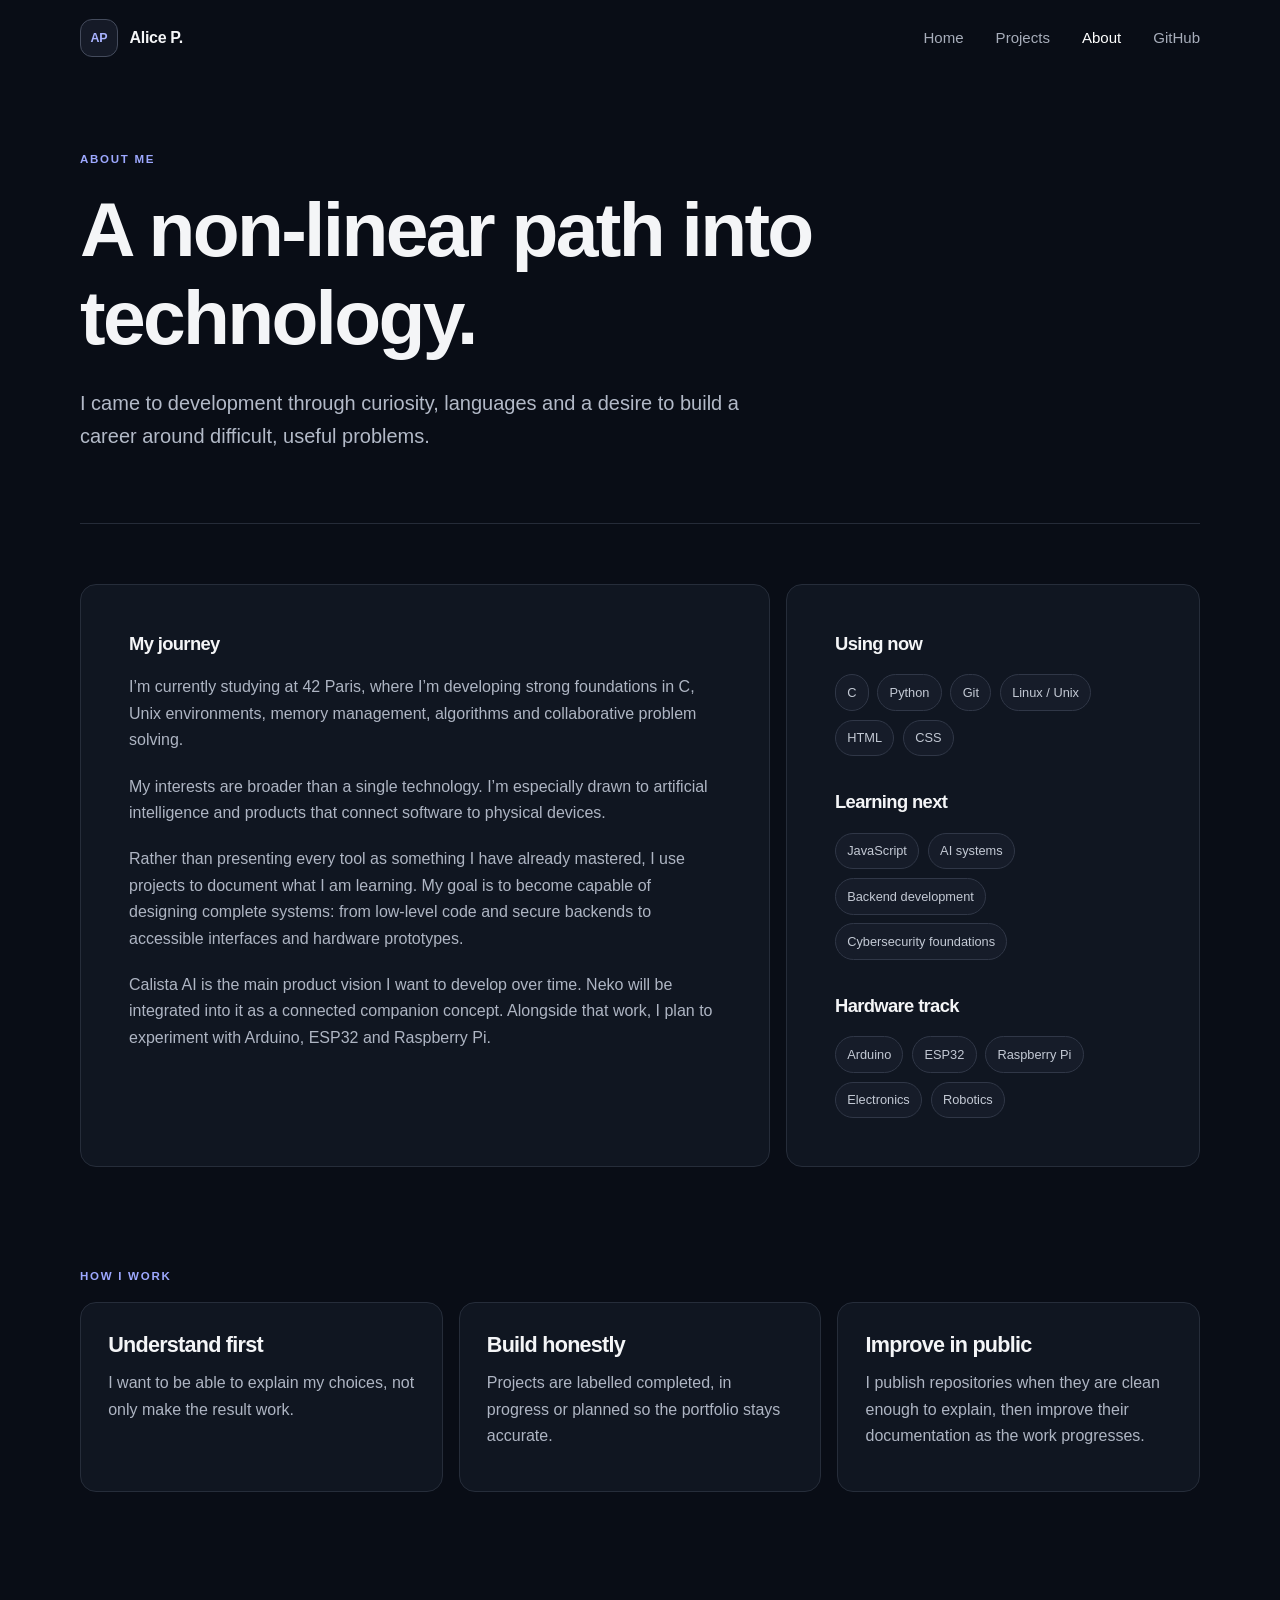
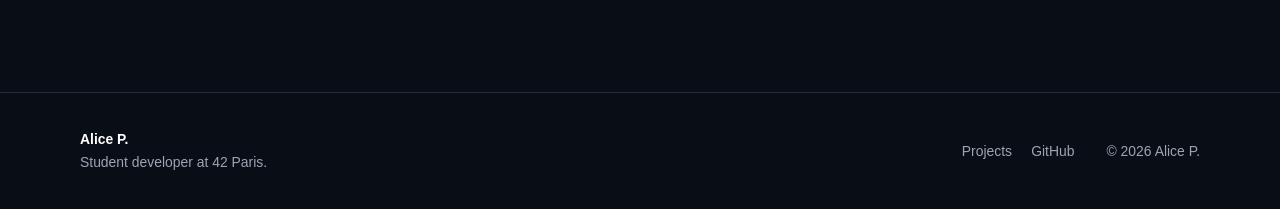
==== about.html @ 29abd54d "add secu, delete old files, new added" ====
<!doctype html>
<html lang="en">
<head>
  <meta charset="utf-8"><meta name="viewport" content="width=device-width, initial-scale=1">
  <meta name="description" content="About Alice P., a student developer at 42 Paris interested in software engineering, embedded systems and AI.">
  <meta name="referrer" content="strict-origin-when-cross-origin"><meta name="color-scheme" content="dark">
  <title>About | Alice P.</title><link rel="stylesheet" href="style.css"><script src="script.js" defer></script>
</head>
<body>
<a class="skip-link" href="#main-content">Skip to content</a>
<header class="site-header"><nav class="container nav" aria-label="Main navigation"><a class="logo" href="index.html"><span class="logo-mark" aria-hidden="true">AP</span><span>Alice P.</span></a><ul class="nav-links"><li><a href="index.html">Home</a></li><li><a href="projects.html">Projects</a></li><li><a href="about.html">About</a></li><li><a href="https://github.com/Alcije" target="_blank" rel="noopener noreferrer">GitHub</a></li></ul><button class="menu-button" type="button" aria-label="Open navigation" aria-expanded="false" aria-controls="mobile-navigation"><span></span><span></span><span></span></button></nav><nav class="mobile-nav" id="mobile-navigation" aria-label="Mobile navigation" hidden><a href="index.html">Home</a><a href="projects.html">Projects</a><a href="about.html">About</a><a href="https://github.com/Alcije" target="_blank" rel="noopener noreferrer">GitHub</a></nav></header>
<main id="main-content" class="container page-main">
  <header class="page-heading reveal"><p class="eyebrow">About me</p><h1>A non-linear path into technology.</h1><p>I came to development through curiosity, languages and a desire to build a career around difficult, useful problems.</p></header>
  <section class="about-layout">
    <article class="story reveal">
      <h2>My journey</h2>
      <p>I’m currently studying at 42 Paris, where I’m developing strong foundations in C, Unix environments, memory management, algorithms and collaborative problem solving.</p>
      <p>My interests are broader than a single technology. I’m especially drawn to artificial intelligence and products that connect software to physical devices.</p>
      <p>Rather than presenting every tool as something I have already mastered, I use projects to document what I am learning. My goal is to become capable of designing complete systems: from low-level code and secure backends to accessible interfaces and hardware prototypes.</p>
      <p>Calista AI is the main product vision I want to develop over time. Neko will be integrated into it as a connected companion concept. Alongside that work, I plan to experiment with Arduino, ESP32 and Raspberry Pi.</p>
    </article>
    <aside class="learning-panel reveal">
      <div class="skill-group"><h2>Using now</h2><div class="tag-list"><span>C</span><span>Python</span><span>Git</span><span>Linux / Unix</span><span>HTML</span><span>CSS</span></div></div>
      <div class="skill-group"><h2>Learning next</h2><div class="tag-list"><span>JavaScript</span><span>AI systems</span><span>Backend development</span><span>Cybersecurity foundations</span></div></div>
      <div class="skill-group"><h2>Hardware track</h2><div class="tag-list"><span>Arduino</span><span>ESP32</span><span>Raspberry Pi</span><span>Electronics</span><span>Robotics</span></div></div>
    </aside>
  </section>
  <section class="container section values-section reveal"><p class="eyebrow">How I work</p><div class="three-column"><article class="info-card"><h3>Understand first</h3><p>I want to be able to explain my choices, not only make the result work.</p></article><article class="info-card"><h3>Build honestly</h3><p>Projects are labelled completed, in progress or planned so the portfolio stays accurate.</p></article><article class="info-card"><h3>Improve in public</h3><p>I publish repositories when they are clean enough to explain, then improve their documentation as the work progresses.</p></article></div></section>
</main>
<footer><div class="container footer-inner"><div><strong>Alice P.</strong><p>Student developer at 42 Paris.</p></div><div class="footer-links"><a href="projects.html">Projects</a><a href="https://github.com/Alcije" target="_blank" rel="noopener noreferrer">GitHub</a></div><p>© <span data-year>2026</span> Alice P.</p></div></footer>
</body></html>
---- style.css ----
*,*::before,*::after{box-sizing:border-box}*{margin:0}html{scroll-behavior:smooth}body{min-height:100vh;background:#090d16;color:#f4f5f7;font-family:Inter,ui-sans-serif,-apple-system,BlinkMacSystemFont,"Segoe UI",sans-serif;line-height:1.65;-webkit-font-smoothing:antialiased}a{color:inherit;text-decoration:none}ul{padding:0;list-style:none}button{font:inherit}strong,h1,h2,h3{line-height:1.15}h1,h2,h3{letter-spacing:-.035em}.container{width:min(1120px,calc(100% - 2.5rem));margin-inline:auto}.skip-link{position:fixed;left:1rem;top:1rem;z-index:999;transform:translateY(-160%);padding:.75rem 1rem;border-radius:.6rem;background:#fff;color:#090d16}.skip-link:focus{transform:none}.site-header{position:fixed;inset:0 0 auto;z-index:100;border-bottom:1px solid transparent;transition:background-color .25s,border-color .25s}.site-header.scrolled{background:rgba(9,13,22,.9);border-color:#252b38;backdrop-filter:blur(16px)}.nav{height:76px;display:flex;align-items:center;justify-content:space-between}.logo{display:flex;align-items:center;gap:.75rem;font-weight:750;letter-spacing:-.02em}.logo-mark{display:grid;place-items:center;width:2.35rem;height:2.35rem;border:1px solid #444b5c;border-radius:.75rem;background:#151a27;color:#a9b3ff;font-size:.78rem}.nav-links{display:flex;gap:2rem}.nav-links a,.mobile-nav a{color:#a7adba;font-size:.94rem;transition:color .2s}.nav-links a:hover,.nav-links a[aria-current="page"],.mobile-nav a:hover,.mobile-nav a[aria-current="page"]{color:#fff}.menu-button{display:none;width:2.75rem;height:2.75rem;border:0;border-radius:.7rem;background:#151a27;color:#fff;align-items:center;justify-content:center;flex-direction:column;gap:5px}.menu-button span{width:19px;height:2px;background:currentColor;border-radius:99px;transition:transform .2s,opacity .2s}.menu-button.open span:first-child{transform:translateY(7px) rotate(45deg)}.menu-button.open span:nth-child(2){opacity:0}.menu-button.open span:last-child{transform:translateY(-7px) rotate(-45deg)}.mobile-nav{position:fixed;inset:76px 0 auto;padding:1rem 1.25rem 1.4rem;background:#0d121d;border-bottom:1px solid #252b38}.mobile-nav a{display:block;padding:.85rem;border-radius:.7rem}.mobile-nav a:hover{background:#161c29}.hero{min-height:720px;padding-top:150px;padding-bottom:90px;display:grid;grid-template-columns:1.25fr .75fr;gap:5rem;align-items:center}.eyebrow{text-transform:uppercase;letter-spacing:.15em;font-size:.72rem;font-weight:800;color:#9da8ff;margin-bottom:1rem}.hero h1,.page-heading h1{font-size:clamp(3rem,7vw,6.2rem);max-width:900px}.hero-text,.page-heading>p:last-child{max-width:700px;margin-top:1.6rem;color:#b3bac8;font-size:clamp(1.05rem,2vw,1.25rem)}.actions{display:flex;gap:.9rem;flex-wrap:wrap;margin-top:2.25rem}.button{display:inline-flex;align-items:center;justify-content:center;min-height:49px;padding:.75rem 1.25rem;border-radius:.8rem;font-weight:700;transition:transform .2s,background-color .2s,border-color .2s}.button:hover{transform:translateY(-2px)}.button.primary{background:#707cff;color:#fff}.button.primary:hover{background:#8390ff}.button.secondary{border:1px solid #343b4a;background:#121824}.button.secondary:hover{border-color:#68718a}.hero-panel{padding:1.35rem;border:1px solid #292f3d;border-radius:1.25rem;background:linear-gradient(145deg,#121824,#0d121d);box-shadow:0 28px 70px rgba(0,0,0,.28)}.panel-label{color:#8f97a8;font-size:.83rem;margin-bottom:.7rem}.focus-list li{display:flex;gap:1rem;padding:1.2rem .25rem;border-top:1px solid #252b38}.focus-list li>span{font-size:.73rem;color:#7782db;padding-top:.2rem}.focus-list div{display:grid;gap:.25rem}.focus-list small{color:#9da5b4;font-size:.86rem}.section{padding:100px 0}.section-heading{display:grid;grid-template-columns:.8fr 1.2fr;gap:3rem;margin-bottom:2.5rem}.section-heading h2,.project-preview h2,.security-note h2{font-size:clamp(2rem,4vw,3.7rem)}.three-column{display:grid;grid-template-columns:repeat(3,1fr);gap:1rem}.info-card,.project-card,.contact-card,.learning-panel,.story,.security-note{border:1px solid #262d3a;background:#101621;border-radius:1rem}.info-card{padding:1.7rem;min-height:250px}.card-index,.project-number{color:#707cff;font-size:.76rem;font-weight:800}.info-card h3{margin:3.3rem 0 .75rem;font-size:1.35rem}.info-card p,.project-card p,.story p,.contact-card p,.security-note p{color:#aeb5c3}.project-preview{display:grid;grid-template-columns:1fr 1fr;gap:2rem;align-items:end;border-top:1px solid #252b38}.project-preview .text-link{justify-self:start}.text-link{display:inline-flex;gap:.45rem;color:#b6beff;font-weight:700;margin-top:1rem}.text-link:hover{text-decoration:underline}.page-main{padding-top:150px;padding-bottom:100px}.page-heading{padding-bottom:70px;border-bottom:1px solid #252b38;margin-bottom:60px}.page-heading h1{font-size:clamp(2.8rem,6vw,5.4rem)}.about-layout{display:grid;grid-template-columns:1.25fr .75fr;gap:1rem}.story,.learning-panel{padding:clamp(1.5rem,4vw,3rem)}.story h2,.learning-panel h2{font-size:1.15rem;margin-bottom:1.25rem}.story p+p{margin-top:1.25rem}.skill-group+.skill-group{margin-top:2.2rem}.tag-list{display:flex;flex-wrap:wrap;gap:.55rem}.tag-list span{padding:.42rem .7rem;border:1px solid #303747;border-radius:999px;background:#161c29;color:#c3c9d4;font-size:.8rem}.values-section{width:100%}.values-section .info-card{min-height:190px}.values-section .info-card h3{margin:.2rem 0 .75rem}.project-grid{display:grid;grid-template-columns:repeat(2,1fr);gap:1rem}.project-card{padding:2rem;display:flex;flex-direction:column;min-height:420px}.project-card.featured{grid-column:1/-1;min-height:auto}.project-top{display:flex;align-items:center;justify-content:space-between}.status{font-size:.7rem;font-weight:800;text-transform:uppercase;letter-spacing:.09em;padding:.38rem .55rem;border-radius:999px}.status.in-progress,.status.ongoing{background:#202a55;color:#bac2ff}.status.planned,.status.upcoming{background:#28241c;color:#efd99c}.project-type{margin-top:3rem;font-size:.78rem!important;text-transform:uppercase;letter-spacing:.12em}.project-card h2{font-size:clamp(1.8rem,3vw,3rem);margin:.35rem 0 1rem}.project-points{margin:1.2rem 0;color:#bbc1cc}.project-points li{position:relative;padding-left:1rem;margin:.4rem 0}.project-points li::before{content:"";position:absolute;left:0;top:.7em;width:.3rem;height:.3rem;border-radius:50%;background:#7e89ff}.project-card .tag-list{margin-top:auto;padding-top:1.5rem}.project-note{border-top:1px solid #272e3b;margin-top:1.25rem;padding-top:1rem;font-size:.85rem}.contact-grid{display:grid;grid-template-columns:repeat(3,1fr);gap:1rem}.contact-card{padding:1.6rem;min-height:250px;display:flex;flex-direction:column;justify-content:space-between}.contact-symbol{display:grid;place-items:center;width:3.1rem;height:3.1rem;border-radius:.9rem;background:#1c2340;color:#b8c0ff;font-weight:800;font-size:.76rem}.contact-card h2{margin:2.8rem 0 .6rem}.muted-link{display:inline-block;margin-top:1rem;color:#777f8e}.security-note{padding:clamp(1.5rem,4vw,3rem);margin-top:1rem}.security-note p:last-child{max-width:760px;margin-top:1rem}footer{border-top:1px solid #252b38;padding:2.2rem 0;color:#9ca4b3}.footer-inner{display:grid;grid-template-columns:1fr auto auto;align-items:center;gap:2rem;font-size:.87rem}.footer-inner strong{color:#fff}.footer-links{display:flex;gap:1.2rem}.footer-links a:hover{color:#fff}.reveal{opacity:0;transform:translateY(16px);transition:opacity .55s ease,transform .55s ease}.reveal.visible{opacity:1;transform:none}:focus-visible{outline:3px solid #9fa8ff;outline-offset:4px}@media(max-width:850px){.nav-links{display:none}.menu-button{display:flex}.hero{grid-template-columns:1fr;min-height:auto;gap:3rem}.section-heading,.project-preview,.about-layout{grid-template-columns:1fr}.three-column,.contact-grid{grid-template-columns:1fr}.project-grid{grid-template-columns:1fr}.project-card.featured{grid-column:auto}.footer-inner{grid-template-columns:1fr}.page-main{padding-top:125px}}@media(max-width:560px){.container{width:min(100% - 1.5rem,1120px)}.hero{padding-top:125px}.hero h1{font-size:2.75rem}.actions{display:grid}.button{width:100%}.section{padding:70px 0}.page-heading{padding-bottom:45px;margin-bottom:35px}.project-card{padding:1.35rem}.footer-links{flex-wrap:wrap}}@media(prefers-reduced-motion:reduce){html{scroll-behavior:auto}*,*::before,*::after{animation-duration:.01ms!important;animation-iteration-count:1!important;transition-duration:.01ms!important}.reveal{opacity:1;transform:none}}
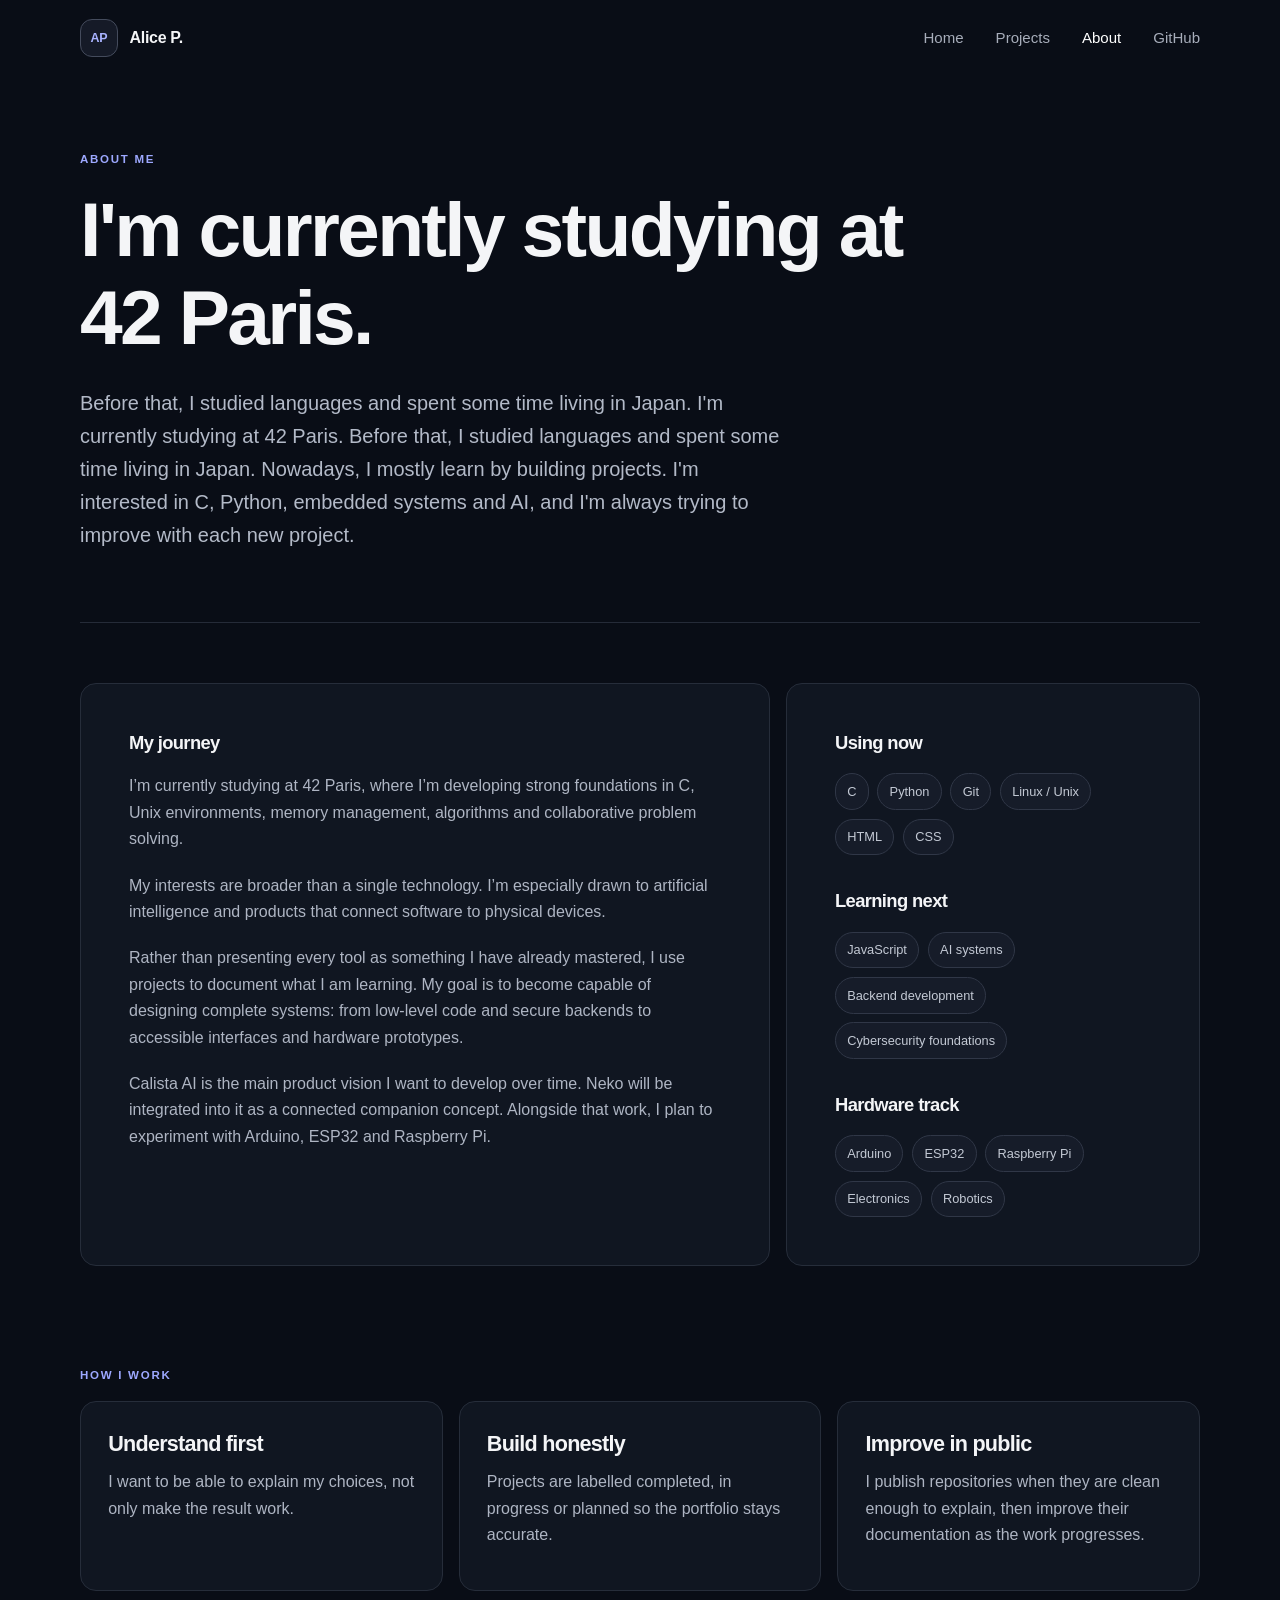
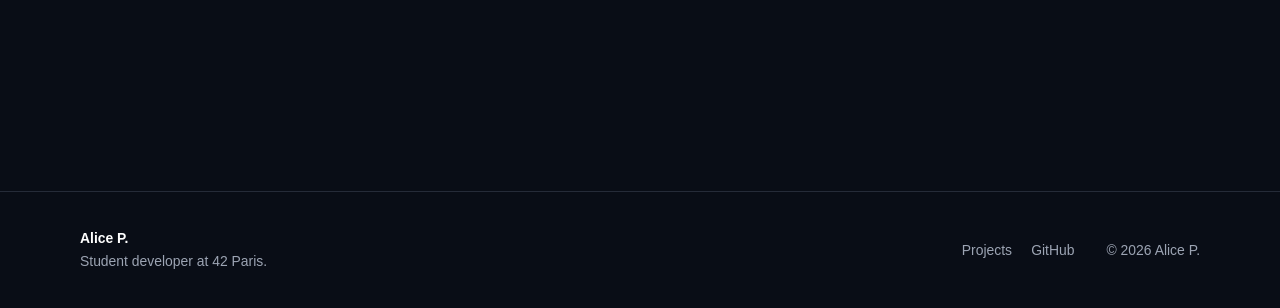
==== commit 5c136a42: "Revise About me section in about.html Updated the 'About me' section with current studies and intere" ====
--- a/about.html
+++ b/about.html
@@ -10,7 +10,11 @@
 <a class="skip-link" href="#main-content">Skip to content</a>
 <header class="site-header"><nav class="container nav" aria-label="Main navigation"><a class="logo" href="index.html"><span class="logo-mark" aria-hidden="true">AP</span><span>Alice P.</span></a><ul class="nav-links"><li><a href="index.html">Home</a></li><li><a href="projects.html">Projects</a></li><li><a href="about.html">About</a></li><li><a href="https://github.com/Alcije" target="_blank" rel="noopener noreferrer">GitHub</a></li></ul><button class="menu-button" type="button" aria-label="Open navigation" aria-expanded="false" aria-controls="mobile-navigation"><span></span><span></span><span></span></button></nav><nav class="mobile-nav" id="mobile-navigation" aria-label="Mobile navigation" hidden><a href="index.html">Home</a><a href="projects.html">Projects</a><a href="about.html">About</a><a href="https://github.com/Alcije" target="_blank" rel="noopener noreferrer">GitHub</a></nav></header>
 <main id="main-content" class="container page-main">
-  <header class="page-heading reveal"><p class="eyebrow">About me</p><h1>A non-linear path into technology.</h1><p>I came to development through curiosity, languages and a desire to build a career around difficult, useful problems.</p></header>
+  <header class="page-heading reveal"><p class="eyebrow">About me</p><h1>I'm currently studying at 42 Paris.</h1><p>Before that, I studied languages and spent some time living in Japan. I'm currently studying at 42 Paris.
+
+Before that, I studied languages and spent some time living in Japan.
+
+Nowadays, I mostly learn by building projects. I'm interested in C, Python, embedded systems and AI, and I'm always trying to improve with each new project.</p></header>
   <section class="about-layout">
     <article class="story reveal">
       <h2>My journey</h2>
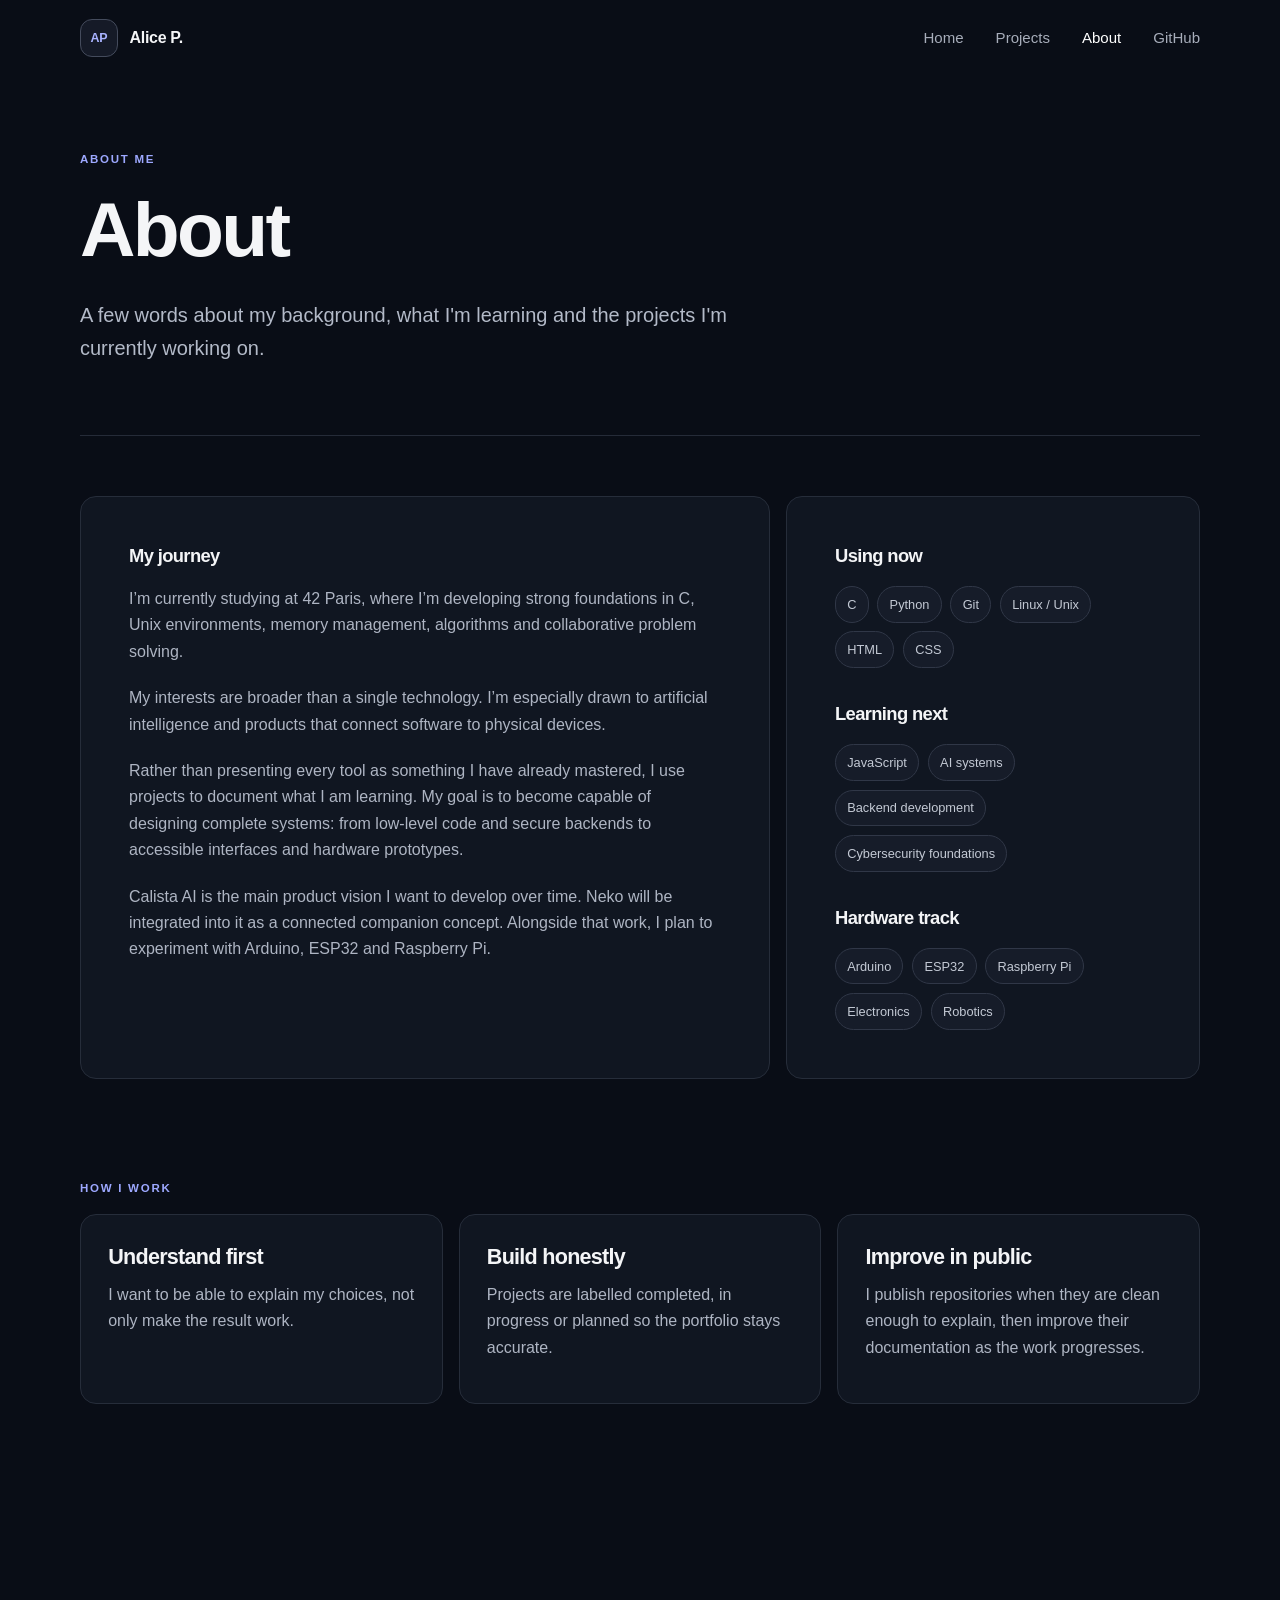
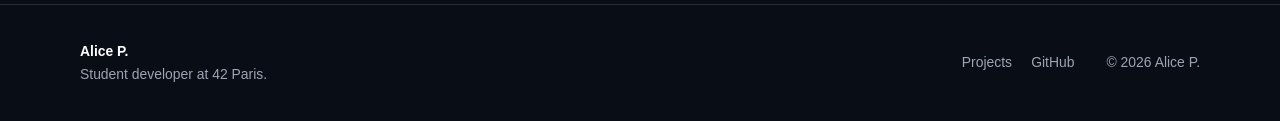
==== commit 6c692dc8: "Update about.html" ====
--- a/about.html
+++ b/about.html
@@ -10,11 +10,7 @@
 <a class="skip-link" href="#main-content">Skip to content</a>
 <header class="site-header"><nav class="container nav" aria-label="Main navigation"><a class="logo" href="index.html"><span class="logo-mark" aria-hidden="true">AP</span><span>Alice P.</span></a><ul class="nav-links"><li><a href="index.html">Home</a></li><li><a href="projects.html">Projects</a></li><li><a href="about.html">About</a></li><li><a href="https://github.com/Alcije" target="_blank" rel="noopener noreferrer">GitHub</a></li></ul><button class="menu-button" type="button" aria-label="Open navigation" aria-expanded="false" aria-controls="mobile-navigation"><span></span><span></span><span></span></button></nav><nav class="mobile-nav" id="mobile-navigation" aria-label="Mobile navigation" hidden><a href="index.html">Home</a><a href="projects.html">Projects</a><a href="about.html">About</a><a href="https://github.com/Alcije" target="_blank" rel="noopener noreferrer">GitHub</a></nav></header>
 <main id="main-content" class="container page-main">
-  <header class="page-heading reveal"><p class="eyebrow">About me</p><h1>I'm currently studying at 42 Paris.</h1><p>Before that, I studied languages and spent some time living in Japan. I'm currently studying at 42 Paris.
-
-Before that, I studied languages and spent some time living in Japan.
-
-Nowadays, I mostly learn by building projects. I'm interested in C, Python, embedded systems and AI, and I'm always trying to improve with each new project.</p></header>
+  <header class="page-heading reveal"><p class="eyebrow">About me</p><h1>About</h1><p>A few words about my background, what I'm learning and the projects I'm currently working on.</p></header>
   <section class="about-layout">
     <article class="story reveal">
       <h2>My journey</h2>
